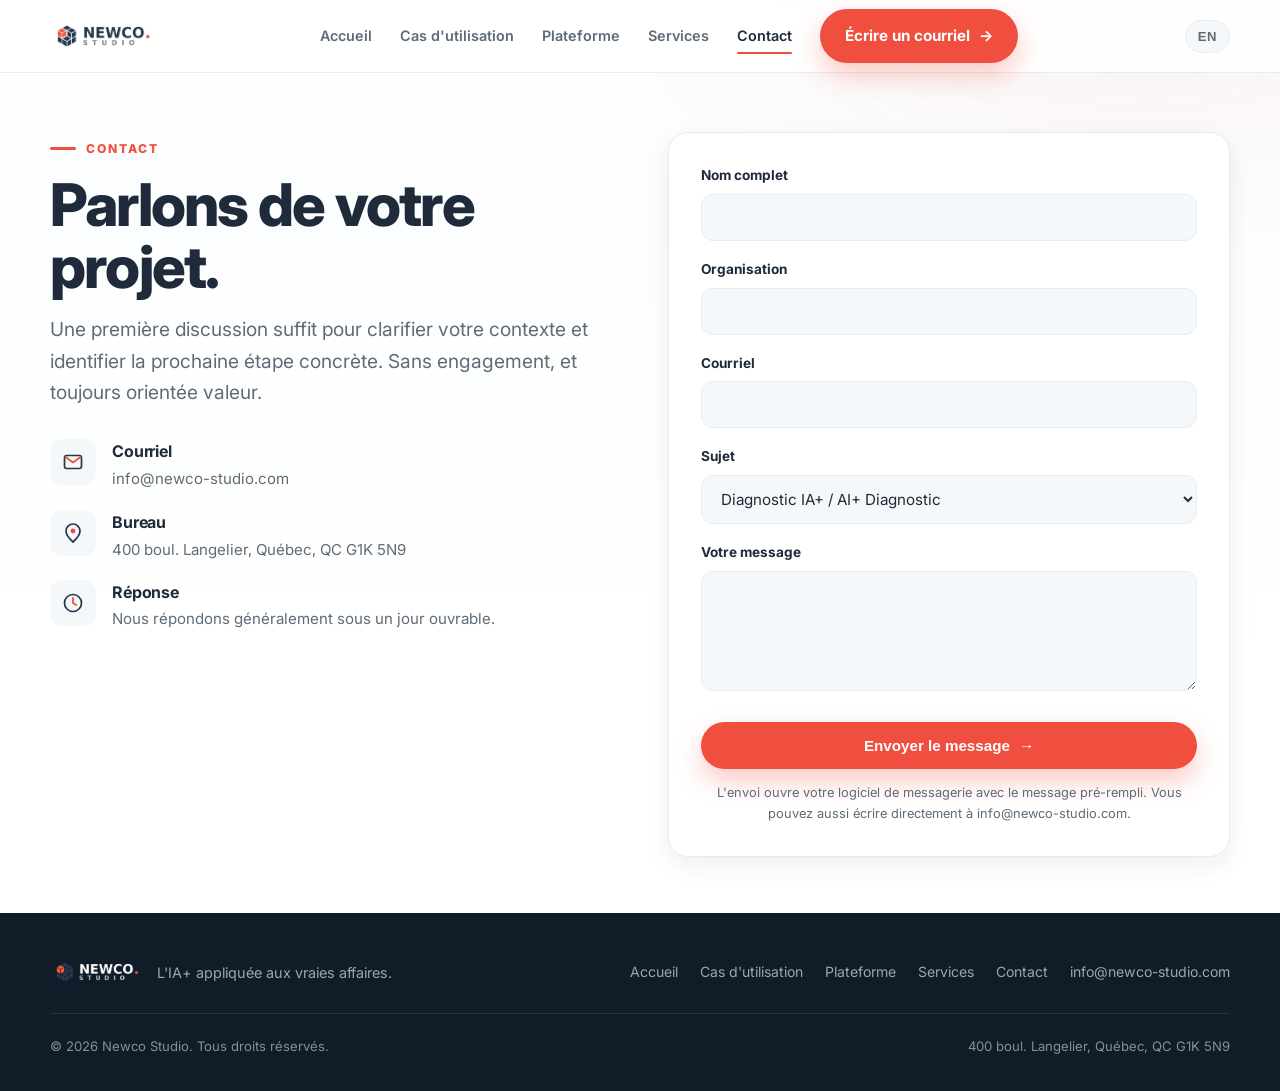
==== contact.html @ 15df7fac "feat: initial public Newco Studio marketing site" ====
<!DOCTYPE html>
<html lang="fr">
<head>
<meta charset="utf-8">
<meta name="viewport" content="width=device-width, initial-scale=1">
<title>Contact — Newco Studio</title>
<meta name="description" content="Parlons de votre projet. Une première discussion suffit pour clarifier votre contexte et identifier la prochaine étape concrète avec Newco Studio.">
<meta name="theme-color" content="#26364A">
<link rel="icon" type="image/png" sizes="32x32" href="images/favicon-32.png">
<link rel="apple-touch-icon" sizes="180x180" href="images/favicon-180.png">
<meta property="og:type" content="website">
<meta property="og:title" content="Contact — Newco Studio">
<meta property="og:description" content="Parlons de votre projet de transformation IA+.">
<meta property="og:image" content="images/og-image.jpg">
<meta name="twitter:card" content="summary_large_image">
<link rel="preconnect" href="https://fonts.googleapis.com">
<link rel="preconnect" href="https://fonts.gstatic.com" crossorigin>
<link href="https://fonts.googleapis.com/css2?family=Inter:wght@400;500;600;700;800;900&display=swap" rel="stylesheet">
<link rel="stylesheet" href="styles.css">
</head>
<body data-lang="fr"
  data-title-fr="Contact — Newco Studio"
  data-title-en="Contact — Newco Studio">

<header class="nav">
  <div class="wrap nav-in">
    <a class="brand" href="index.html" aria-label="Newco Studio"><img src="images/logo-wordmark.png" alt="Newco Studio"></a>
    <nav class="nav-links" id="navLinks">
      <a class="link" href="index.html"><span class="fr">Accueil</span><span class="en">Home</span></a>
      <a class="link" href="use-cases.html"><span class="fr">Cas d'utilisation</span><span class="en">Use cases</span></a>
      <a class="link" href="platform.html"><span class="fr">Plateforme</span><span class="en">Platform</span></a>
      <a class="link" href="services.html"><span class="fr">Services</span><span class="en">Services</span></a>
      <a class="link active" href="contact.html"><span class="fr">Contact</span><span class="en">Contact</span></a>
      <a class="btn btn-primary btn-arrow" href="mailto:info@newco-studio.com"><span class="fr">Écrire un courriel</span><span class="en">Send an email</span></a>
    </nav>
    <div class="nav-right">
      <button class="lang" id="langBtn" aria-label="Switch language"><span class="fr">EN</span><span class="en">FR</span></button>
      <button class="menu-btn" id="menuBtn" aria-label="Menu"><span></span><span></span><span></span></button>
    </div>
  </div>
</header>

<main id="top">

<section class="page-hero">
  <div class="wrap">
    <div class="contact-grid">
      <div class="contact-info reveal">
        <div class="eyebrow"><span class="fr">Contact</span><span class="en">Contact</span></div>
        <h1><span class="fr">Parlons de votre projet.</span><span class="en">Let's talk about your project.</span></h1>
        <p class="lead"><span class="fr">Une première discussion suffit pour clarifier votre contexte et identifier la prochaine étape concrète. Sans engagement, et toujours orientée valeur.</span><span class="en">A first conversation is enough to clarify your context and identify the next concrete step. No commitment, and always value-focused.</span></p>
        <div class="contact-list">
          <div class="cinfo">
            <div class="ci"><svg viewBox="0 0 24 24" fill="none"><rect x="3.5" y="5.5" width="17" height="13" rx="2.2" stroke="#26364A" stroke-width="1.7"/><path d="M4.5 7l7.5 5.5L19.5 7" stroke="#F04E3E" stroke-width="1.7" stroke-linecap="round" stroke-linejoin="round"/></svg></div>
            <div>
              <h3><span class="fr">Courriel</span><span class="en">Email</span></h3>
              <a href="mailto:info@newco-studio.com">info@newco-studio.com</a>
            </div>
          </div>
          <div class="cinfo">
            <div class="ci"><svg viewBox="0 0 24 24" fill="none"><path d="M12 21c5-4.5 7-8 7-11a7 7 0 1 0-14 0c0 3 2 6.5 7 11z" stroke="#26364A" stroke-width="1.7" stroke-linejoin="round"/><circle cx="12" cy="10" r="2.4" fill="#F04E3E"/></svg></div>
            <div>
              <h3><span class="fr">Bureau</span><span class="en">Office</span></h3>
              <p><span class="fr">400 boul. Langelier, Québec, QC G1K 5N9</span><span class="en">400 Langelier Blvd, Quebec City, QC G1K 5N9</span></p>
            </div>
          </div>
          <div class="cinfo">
            <div class="ci"><svg viewBox="0 0 24 24" fill="none"><circle cx="12" cy="12" r="8.5" stroke="#26364A" stroke-width="1.7"/><path d="M12 7v5l3.2 2" stroke="#F04E3E" stroke-width="1.8" stroke-linecap="round" stroke-linejoin="round"/></svg></div>
            <div>
              <h3><span class="fr">Réponse</span><span class="en">Response</span></h3>
              <p><span class="fr">Nous répondons généralement sous un jour ouvrable.</span><span class="en">We usually reply within one business day.</span></p>
            </div>
          </div>
        </div>
      </div>

      <form class="form reveal" id="contactForm" novalidate>
        <div class="field">
          <label for="cf-name"><span class="fr">Nom complet</span><span class="en">Full name</span></label>
          <input type="text" id="cf-name" name="name" autocomplete="name" required>
        </div>
        <div class="field">
          <label for="cf-org"><span class="fr">Organisation</span><span class="en">Organization</span></label>
          <input type="text" id="cf-org" name="org" autocomplete="organization">
        </div>
        <div class="field">
          <label for="cf-email"><span class="fr">Courriel</span><span class="en">Email</span></label>
          <input type="email" id="cf-email" name="email" autocomplete="email" required>
        </div>
        <div class="field">
          <label for="cf-topic"><span class="fr">Sujet</span><span class="en">Topic</span></label>
          <select id="cf-topic" name="topic">
            <option value="Diagnostic IA+">Diagnostic IA+ / AI+ Diagnostic</option>
            <option value="Studio IA+">Studio IA+ / AI+ Studio</option>
            <option value="Plateforme Newco">Plateforme / Platform</option>
            <option value="Produits IA+">Produits IA+ / AI+ Products</option>
            <option value="Autre">Autre / Other</option>
          </select>
        </div>
        <div class="field">
          <label for="cf-msg"><span class="fr">Votre message</span><span class="en">Your message</span></label>
          <textarea id="cf-msg" name="message" required></textarea>
        </div>
        <button type="submit" class="btn btn-primary btn-arrow"><span class="fr">Envoyer le message</span><span class="en">Send message</span></button>
        <p class="form-note"><span class="fr">L'envoi ouvre votre logiciel de messagerie avec le message pré-rempli. Vous pouvez aussi écrire directement à info@newco-studio.com.</span><span class="en">Sending opens your email app with the message pre-filled. You can also write directly to info@newco-studio.com.</span></p>
      </form>
    </div>
  </div>
</section>

</main>

<footer class="footer">
  <div class="wrap footer-in">
    <div class="footer-brand">
      <img src="images/logo-wordmark-light.png" alt="Newco Studio">
      <p class="footer-tag"><span class="fr">L'IA+ appliquée aux vraies affaires.</span><span class="en">AI+ applied to real business.</span></p>
    </div>
    <nav class="footer-links">
      <a href="index.html"><span class="fr">Accueil</span><span class="en">Home</span></a>
      <a href="use-cases.html"><span class="fr">Cas d'utilisation</span><span class="en">Use cases</span></a>
      <a href="platform.html"><span class="fr">Plateforme</span><span class="en">Platform</span></a>
      <a href="services.html"><span class="fr">Services</span><span class="en">Services</span></a>
      <a href="contact.html"><span class="fr">Contact</span><span class="en">Contact</span></a>
      <a href="mailto:info@newco-studio.com">info@newco-studio.com</a>
    </nav>
  </div>
  <div class="wrap footer-bottom">
    <span><span class="fr">© 2026 Newco Studio. Tous droits réservés.</span><span class="en">© 2026 Newco Studio. All rights reserved.</span></span>
    <span><span class="fr">400 boul. Langelier, Québec, QC G1K 5N9</span><span class="en">400 Langelier Blvd, Quebec City, QC G1K 5N9</span></span>
  </div>
</footer>

<script src="app.js"></script>
</body>
</html>
---- styles.css ----
:root{
  --navy:#26364A; --navy-deep:#1b2838; --navy-darker:#111c29;
  --orange:#F04E3E; --brick:#C44132; --gold:#D7A13A;
  --ink:#1f2b3a; --muted:#5f6b76; --line:#e6ecf0;
  --paper:#ffffff; --soft:#f5f8fa; --soft2:#eef3f6;
  --slate:#6E7A83; --mist:#D6E0E3;
  --purple:#7C5CBF;
  --radius:20px; --shadow:0 20px 50px rgba(23,35,51,.10); --shadow-sm:0 8px 24px rgba(23,35,51,.07);
  --maxw:1180px;
}
*{box-sizing:border-box}
html{scroll-behavior:smooth;scroll-padding-top:86px}
body{margin:0;font-family:"Inter",ui-sans-serif,system-ui,-apple-system,"Segoe UI",sans-serif;color:var(--ink);background:var(--paper);line-height:1.6;-webkit-font-smoothing:antialiased;text-rendering:optimizeLegibility}
a{color:inherit;text-decoration:none}
img{max-width:100%;display:block}
.wrap{width:min(var(--maxw),calc(100% - 44px));margin-inline:auto}
section{padding:96px 0}
h1,h2,h3,p{margin:0}
h1{font-size:clamp(2.3rem,4.6vw,3.9rem);line-height:1.05;letter-spacing:-.03em;font-weight:800;color:var(--ink)}
h2{font-size:clamp(1.9rem,3.4vw,2.9rem);line-height:1.1;letter-spacing:-.025em;font-weight:800}
h3{font-size:1.16rem;font-weight:700;letter-spacing:-.01em}
p{color:var(--muted)}
.lead{font-size:clamp(1.05rem,1.5vw,1.25rem);line-height:1.65;color:var(--muted)}
.eyebrow{display:inline-flex;align-items:center;gap:10px;font-size:.76rem;font-weight:800;letter-spacing:.16em;text-transform:uppercase;color:var(--orange);margin-bottom:16px}
.eyebrow::before{content:"";width:26px;height:3px;border-radius:99px;background:var(--orange)}
.section-head{max-width:760px;margin-bottom:52px}
.section-head.center{margin-inline:auto;text-align:center}
.center-eb{justify-content:center}
.muted-strong{color:var(--ink);font-weight:600}
/* Buttons */
.btn{display:inline-flex;align-items:center;justify-content:center;gap:9px;padding:14px 24px;border-radius:999px;font-weight:700;font-size:.95rem;border:1.5px solid transparent;cursor:pointer;transition:transform .18s ease,background .18s ease,box-shadow .18s ease,border-color .18s}
.btn:hover{transform:translateY(-2px)}
.btn-primary{background:var(--orange);color:#fff;box-shadow:0 12px 26px rgba(240,78,62,.30)}
.btn-primary:hover{background:var(--brick);box-shadow:0 16px 32px rgba(196,65,50,.34)}
.btn-ghost{border-color:var(--line);color:var(--ink);background:#fff}
.btn-ghost:hover{border-color:var(--navy);background:var(--soft)}
.btn-light{border-color:rgba(255,255,255,.28);color:#fff;background:rgba(255,255,255,.06)}
.btn-light:hover{background:rgba(255,255,255,.14)}
.btn-arrow::after{content:"→";font-weight:700;transition:transform .18s}
.btn:hover .btn-arrow::after,.btn-arrow:hover::after{transform:translateX(3px)}
/* Nav */
header.nav{position:fixed;inset:0 0 auto 0;z-index:1000;background:rgba(255,255,255,.85);backdrop-filter:saturate(180%) blur(14px);border-bottom:1px solid var(--line)}
.nav-in{height:72px;display:flex;align-items:center;justify-content:space-between;gap:20px}
.brand{display:flex;align-items:center;gap:12px}
.brand img{height:34px;width:auto}
.nav-links{display:flex;align-items:center;gap:28px}
.nav-links a.link{font-size:.9rem;font-weight:600;color:var(--muted);transition:color .16s;position:relative}
.nav-links a.link:hover{color:var(--ink)}
.nav-links a.link.active{color:var(--ink)}
.nav-links a.link.active::after{content:"";position:absolute;left:0;right:0;bottom:-6px;height:2px;border-radius:2px;background:var(--orange)}
.nav-right{display:flex;align-items:center;gap:14px}
.lang{display:inline-flex;align-items:center;gap:6px;font-size:.82rem;font-weight:800;letter-spacing:.04em;color:var(--muted);background:var(--soft);border:1px solid var(--line);padding:8px 12px;border-radius:999px;cursor:pointer;transition:.16s}
.lang:hover{color:var(--ink);border-color:var(--navy)}
.menu-btn{display:none;background:none;border:0;cursor:pointer;padding:6px}
.menu-btn span{display:block;width:24px;height:2px;background:var(--ink);margin:5px 0;border-radius:2px;transition:.2s}
/* Hero (home) */
.hero{padding-top:150px;padding-bottom:90px;background:radial-gradient(1100px 520px at 88% 12%,rgba(240,78,62,.06),transparent 60%),linear-gradient(180deg,#fbfdfe,#fff 60%)}
.hero-grid{display:grid;grid-template-columns:1.05fr .95fr;gap:56px;align-items:center}
.hero-copy{max-width:600px}
.hero h1{margin-bottom:22px}
.hero .lead{margin-bottom:30px}
.hero .actions{display:flex;flex-wrap:wrap;gap:14px}
.hero-q{margin-top:30px;padding:16px 20px;border-left:3px solid var(--orange);background:var(--soft);border-radius:0 14px 14px 0;font-weight:600;color:var(--ink)}
.hero-visual{position:relative}
.hero-visual img{width:100%;height:auto;filter:drop-shadow(0 30px 60px rgba(23,35,51,.12))}
/* Page hero (inner pages) */
.page-hero{padding-top:132px;padding-bottom:56px;background:radial-gradient(900px 440px at 90% 0%,rgba(240,78,62,.06),transparent 60%),linear-gradient(180deg,#fbfdfe,#fff 70%)}
.page-hero .lead{margin-top:18px;max-width:720px}
.page-hero .actions{margin-top:28px;display:flex;flex-wrap:wrap;gap:14px}
/* Problem / stats */
.problem{background:linear-gradient(160deg,var(--navy-deep),var(--navy) 55%,#2c4159);color:#fff;position:relative;overflow:hidden}
.problem::after{content:"";position:absolute;right:-140px;top:-140px;width:420px;height:420px;border-radius:50%;background:radial-gradient(circle,rgba(240,78,62,.18),transparent 70%)}
.problem .eyebrow{color:#ff8a7d}
.problem h2{color:#fff;position:relative;z-index:2}
.problem .lead{color:rgba(255,255,255,.72)}
.stats{display:grid;grid-template-columns:repeat(4,1fr);gap:22px;margin-top:52px;position:relative;z-index:2}
.stat{background:rgba(255,255,255,.05);border:1px solid rgba(255,255,255,.12);border-radius:var(--radius);padding:28px 24px}
.stat b{display:block;font-size:clamp(2.4rem,4vw,3.2rem);font-weight:900;letter-spacing:-.03em;color:#fff;line-height:1}
.stat span{display:block;margin-top:12px;font-size:.92rem;color:rgba(255,255,255,.72)}
.stat.hl b{color:var(--orange)}
.stat-source{margin-top:26px;font-size:.8rem;color:rgba(255,255,255,.5);position:relative;z-index:2}
.stat-source a,.metrics-foot a.src{color:rgba(255,255,255,.72);text-decoration:underline;text-underline-offset:2px}
.stat-source a:hover,.metrics-foot a.src:hover{color:#fff}
.stat .src,.metric .src{display:inline-block;margin-top:12px;font-size:.72rem;font-weight:700;letter-spacing:.02em;color:rgba(255,255,255,.6);text-decoration:none;border-bottom:1px solid rgba(255,255,255,.26);padding-bottom:1px;transition:.15s}
.stat .src:hover,.metric .src:hover{color:#fff;border-color:#fff}
.problem-foot{margin-top:34px;font-size:1.15rem;font-weight:700;color:#fff;position:relative;z-index:2}
.problem-foot span{color:var(--gold)}
/* Chain: Évaluer → Réaliser → Industrialiser → Faire évoluer */
.chain{display:grid;grid-template-columns:repeat(4,1fr);gap:18px;margin-top:14px}
.chain-step{position:relative;background:#fff;border:1px solid var(--line);border-radius:var(--radius);padding:26px 24px;transition:transform .2s,box-shadow .2s,border-color .2s}
.chain-step:hover{transform:translateY(-5px);box-shadow:var(--shadow);border-color:transparent}
.chain-step .cn{font-size:.74rem;font-weight:800;letter-spacing:.12em;text-transform:uppercase;color:var(--orange);margin-bottom:12px}
.chain-step h3{margin-bottom:8px}
.chain-step p{font-size:.92rem}
.chain-step:not(:last-child)::after{content:"→";position:absolute;right:-14px;top:50%;transform:translateY(-50%);color:var(--mist);font-weight:800;font-size:1.2rem;z-index:2}
/* Pillars (approach) */
.pillars{display:grid;grid-template-columns:repeat(3,1fr);gap:22px}
.pillar{background:#fff;border:1px solid var(--line);border-radius:var(--radius);padding:30px;box-shadow:var(--shadow-sm);transition:transform .2s,box-shadow .2s}
.pillar:hover{transform:translateY(-4px);box-shadow:var(--shadow)}
.pillar-top{display:flex;align-items:center;gap:14px;margin-bottom:14px}
.pillar .pi{width:48px;height:48px;border-radius:13px;background:var(--soft);display:grid;place-items:center;flex:0 0 auto}
.pillar .pi svg{width:26px;height:26px}
.pillar-tag{font-size:.72rem;font-weight:800;letter-spacing:.1em;text-transform:uppercase;color:var(--orange)}
.pillar h3{font-size:1.14rem}
.pillar>p{font-size:.95rem;margin-bottom:14px}
.pillar ul{margin:0;padding:0;list-style:none;display:grid;gap:8px}
.pillar li{position:relative;padding-left:22px;font-size:.9rem;color:var(--muted)}
.pillar li::before{content:"";position:absolute;left:0;top:8px;width:9px;height:9px;border-radius:50%;background:var(--orange);opacity:.85}
.pillar .pillar-foot{margin-top:16px;font-size:.78rem;font-weight:800;letter-spacing:.06em;text-transform:uppercase;color:var(--navy)}
/* Metrics band */
.metrics{background:linear-gradient(150deg,var(--navy-darker),var(--navy) 60%,#2c4159);color:#fff}
.metrics .eyebrow{color:#ff8a7d}
.metrics h2{color:#fff}
.metrics .lead{color:rgba(255,255,255,.72)}
.metric-grid{display:grid;grid-template-columns:repeat(4,1fr);gap:22px;margin-top:48px}
.metric{background:rgba(255,255,255,.05);border:1px solid rgba(255,255,255,.12);border-radius:var(--radius);padding:28px 24px}
.metric b{display:block;font-size:clamp(1.9rem,3vw,2.5rem);font-weight:900;letter-spacing:-.02em;color:var(--orange);line-height:1.05}
.metric span{display:block;margin-top:12px;font-size:.9rem;color:rgba(255,255,255,.74)}
.metrics-foot{margin-top:34px;font-size:1.12rem;font-weight:700;color:#fff}
.metrics-foot span{color:var(--gold)}
/* Dark section modifier */
.dark{background:linear-gradient(150deg,var(--navy-darker),var(--navy) 60%,#2c4159);color:#fff}
.dark .eyebrow{color:#ff8a7d}
.dark h2{color:#fff}
.dark .lead{color:rgba(255,255,255,.72)}
.dark .rcard,.dark .rcard h3,.dark .rcard p{color:var(--ink)}
.dark .pillar,.dark .pillar h3,.dark .pillar>p{color:var(--ink)}
.dark .markets-cta p{color:#fff}
/* Realisations cards */
.cards{display:grid;grid-template-columns:repeat(3,1fr);gap:22px}
.rcard{background:#fff;border:1px solid var(--line);border-radius:var(--radius);padding:26px;transition:transform .2s,box-shadow .2s,border-color .2s}
.rcard:hover{transform:translateY(-5px);box-shadow:var(--shadow);border-color:transparent}
.ricon{width:52px;height:52px;border-radius:14px;background:var(--soft);display:grid;place-items:center;margin-bottom:18px}
.ricon svg{width:28px;height:28px}
.rsector{font-size:.72rem;font-weight:800;letter-spacing:.1em;text-transform:uppercase;color:var(--orange);margin-bottom:8px}
.rcard h3{margin-bottom:8px}
.rcard p{font-size:.94rem}
/* Split feature sections */
.split{display:grid;grid-template-columns:1fr 1fr;gap:60px;align-items:center}
.split.rev .split-media{order:-1}
.split-media{border-radius:var(--radius);overflow:hidden;background:var(--soft);border:1px solid var(--line);box-shadow:var(--shadow-sm)}
.split-media img{width:100%}
.feat-list{display:grid;gap:16px;margin-top:26px}
.feat{display:grid;grid-template-columns:44px 1fr;gap:16px;align-items:start}
.feat .fi{width:44px;height:44px;border-radius:12px;background:#fff4f2;display:grid;place-items:center}
.feat .fi svg{width:22px;height:22px}
.feat h3{font-size:1.02rem;margin-bottom:3px}
.feat p{font-size:.92rem}
.media-cap{font-size:.82rem;color:var(--muted);text-align:center;padding:12px 16px;border-top:1px solid var(--line);background:#fff}
.product{background:var(--soft)}
/* Use-case capabilities (features list + benefit chips) */
.uc-caps{display:grid;grid-template-columns:1fr 1fr;gap:26px;margin-top:26px}
.uc-block h4{font-size:.76rem;font-weight:800;letter-spacing:.1em;text-transform:uppercase;color:var(--muted);margin-bottom:12px}
.uc-list{list-style:none;padding:0;margin:0;display:grid;gap:9px}
.uc-list li{position:relative;padding-left:22px;font-size:.92rem;line-height:1.4;color:var(--ink)}
.uc-list li::before{content:"✓";position:absolute;left:0;top:1px;font-weight:800;color:var(--orange)}
.uc-benefits{display:flex;flex-wrap:wrap;gap:8px;align-content:flex-start}
.uc-chip{background:#fff;border:1px solid var(--line);color:var(--ink);font-weight:700;font-size:.8rem;padding:7px 11px;border-radius:999px}
.uc-note{margin-top:18px;display:flex;align-items:center;gap:9px;color:var(--muted);font-size:.86rem;font-weight:600}
.uc-note i{width:8px;height:8px;border-radius:50%;background:var(--orange);flex:0 0 auto}
.uc-illus{padding:30px;display:grid;place-items:center;background:linear-gradient(135deg,#eef3f6,#e2ebef)}
.uc-illus svg{width:100%;height:auto;max-height:260px}
/* Target markets table */
.markets-wrap{border:1px solid var(--line);border-radius:var(--radius);overflow:hidden;box-shadow:var(--shadow-sm);margin-top:8px}
.markets{width:100%;border-collapse:collapse;background:#fff}
.markets th,.markets td{text-align:left;padding:16px 22px;border-bottom:1px solid var(--line);font-size:.94rem;line-height:1.45;vertical-align:top}
.markets thead th{font-size:.72rem;text-transform:uppercase;letter-spacing:.1em;color:var(--muted);font-weight:800;background:var(--soft)}
.markets tbody th{font-weight:800;color:var(--ink);width:32%}
.markets tbody td{color:var(--muted)}
.markets tr:last-child th,.markets tr:last-child td{border-bottom:none}
.markets-cta{display:flex;flex-wrap:wrap;align-items:center;justify-content:center;gap:14px 22px;text-align:center;margin-top:26px}
.markets-cta p{margin:0;color:var(--ink);font-weight:600;font-size:1rem}
/* Product showcase (screenshots) */
.shot{border-radius:var(--radius);overflow:hidden;border:1px solid var(--line);box-shadow:var(--shadow);background:#fff}
.shot img{width:100%;display:block}
.shot-cap{font-size:.82rem;color:var(--muted);padding:12px 16px;border-top:1px solid var(--line);background:#fff}
.vocab{display:flex;flex-wrap:wrap;gap:10px;margin-top:26px}
.vocab .chip{display:inline-flex;align-items:center;gap:8px;font-size:.82rem;font-weight:600;color:var(--ink);background:#fff;border:1px solid var(--line);padding:8px 14px;border-radius:999px}
.vocab .chip i{width:10px;height:10px;border-radius:3px;display:inline-block}
/* Accelerator products grid */
.prodgrid{display:grid;grid-template-columns:repeat(2,1fr);gap:22px}
.prod{display:grid;grid-template-columns:52px 1fr;gap:18px;background:#fff;border:1px solid var(--line);border-radius:var(--radius);padding:26px;transition:transform .2s,box-shadow .2s}
.prod:hover{transform:translateY(-4px);box-shadow:var(--shadow)}
.prod .pri{width:52px;height:52px;border-radius:14px;background:var(--soft);display:grid;place-items:center}
.prod .pri svg{width:28px;height:28px}
.prod h3{margin-bottom:6px}
.prod p{font-size:.92rem}
/* Steps (service) */
.steps{display:grid;grid-template-columns:repeat(3,1fr);gap:22px;margin-top:14px}
.step{background:#fff;border:1px solid var(--line);border-radius:var(--radius);padding:28px;position:relative}
.step-n{width:40px;height:40px;border-radius:50%;background:var(--navy);color:#fff;display:grid;place-items:center;font-weight:800;margin-bottom:16px}
.step.hl .step-n{background:var(--orange)}
.step h3{margin-bottom:8px}
.step p{font-size:.94rem}
.cycle{margin-top:30px;display:grid;grid-template-columns:auto 1fr;gap:22px;align-items:center;background:var(--navy);border-radius:var(--radius);padding:30px 34px;color:#fff}
.cycle img{width:120px;background:#fff;border-radius:14px;padding:8px}
.cycle h3{color:#fff;margin-bottom:6px}
.cycle p{color:rgba(255,255,255,.74);font-size:.96rem}
/* Why */
.why{background:linear-gradient(180deg,#fff,var(--soft))}
.why-grid{display:grid;grid-template-columns:repeat(3,1fr);gap:20px}
.why-grid.why-2{max-width:820px;margin-left:auto;margin-right:auto;grid-template-columns:repeat(2,1fr)}
.why-card{background:#fff;border:1px solid var(--line);border-radius:var(--radius);padding:26px;box-shadow:var(--shadow-sm);transition:transform .2s,box-shadow .2s}
.why-card:hover{transform:translateY(-4px);box-shadow:var(--shadow)}
.why-card .wi{width:44px;height:44px;border-radius:12px;background:var(--soft);display:grid;place-items:center;margin-bottom:16px}
.why-card .wi svg{width:24px;height:24px}
.why-card h3{font-size:1.04rem;margin-bottom:8px}
.why-card p{font-size:.92rem}
.why-foot{max-width:760px;margin:40px auto 0;text-align:center;font-size:1.02rem;color:var(--muted)}
/* Pricing / value table */
.valtable{width:100%;border-collapse:collapse;margin-top:14px;background:#fff;border:1px solid var(--line);border-radius:var(--radius);overflow:hidden}
.valtable th,.valtable td{padding:16px 20px;text-align:left;font-size:.94rem;border-bottom:1px solid var(--line)}
.valtable th{background:var(--soft);font-weight:800;color:var(--ink);letter-spacing:.01em}
.valtable td:last-child{font-weight:800;color:var(--navy);white-space:nowrap}
.valtable tr:last-child td{border-bottom:0}
.valtable tr:hover td{background:#fbfdfe}
/* CTA */
.cta{background:linear-gradient(150deg,var(--navy-darker),var(--navy) 60%,#2c4159);color:#fff}
.cta-box{display:grid;grid-template-columns:1.4fr auto;gap:40px;align-items:center}
.cta h2{color:#fff;margin-bottom:14px}
.cta p{color:rgba(255,255,255,.75);max-width:640px}
/* Contact */
.contact-grid{display:grid;grid-template-columns:1fr 1fr;gap:56px;align-items:start}
.contact-info .lead{margin-top:16px}
.contact-list{display:grid;gap:18px;margin-top:30px}
.cinfo{display:grid;grid-template-columns:46px 1fr;gap:16px;align-items:start}
.cinfo .ci{width:46px;height:46px;border-radius:12px;background:var(--soft);display:grid;place-items:center}
.cinfo .ci svg{width:24px;height:24px}
.cinfo h3{font-size:1rem;margin-bottom:2px}
.cinfo a,.cinfo p{font-size:.94rem;color:var(--muted)}
.cinfo a:hover{color:var(--orange)}
.form{background:#fff;border:1px solid var(--line);border-radius:var(--radius);padding:32px;box-shadow:var(--shadow-sm)}
.field{margin-bottom:18px}
.field label{display:block;font-size:.85rem;font-weight:700;color:var(--ink);margin-bottom:7px}
.field input,.field textarea,.field select{width:100%;padding:13px 15px;border:1.5px solid var(--line);border-radius:12px;font-family:inherit;font-size:.95rem;color:var(--ink);background:var(--soft);transition:border-color .16s,background .16s}
.field input:focus,.field textarea:focus,.field select:focus{outline:none;border-color:var(--navy);background:#fff}
.field textarea{resize:vertical;min-height:120px}
.form .btn{width:100%;margin-top:6px}
.form-note{font-size:.8rem;color:var(--muted);margin-top:14px;text-align:center}
/* i18n visibility */
[data-lang="fr"] .en{display:none}
[data-lang="en"] .fr{display:none}
/* Reveal on scroll */
.reveal{opacity:0;transform:translateY(22px);transition:opacity .6s ease,transform .6s ease}
.reveal.in{opacity:1;transform:none}
/* Footer */
.footer{background:var(--navy-darker);color:rgba(255,255,255,.6);padding:44px 0 34px}
.footer-in{display:flex;justify-content:space-between;align-items:center;gap:24px;flex-wrap:wrap}
.footer-brand{display:flex;align-items:center;gap:16px;flex-wrap:wrap}
.footer-brand img{height:30px}
.footer-tag{font-size:.9rem;color:rgba(255,255,255,.6)}
.footer-links{display:flex;gap:22px;flex-wrap:wrap;font-size:.88rem}
.footer-links a:hover{color:#fff}
.footer-bottom{margin-top:26px;padding-top:22px;border-top:1px solid rgba(255,255,255,.1);display:flex;justify-content:space-between;gap:16px;flex-wrap:wrap;font-size:.82rem;color:rgba(255,255,255,.5)}
/* Responsive */
@media(max-width:960px){
  .hero-grid{grid-template-columns:1fr;gap:40px}
  .hero-visual{max-width:520px;margin-inline:auto}
  .split{grid-template-columns:1fr;gap:34px}
  .split.rev .split-media{order:0}
  .uc-caps{grid-template-columns:1fr;gap:20px}
  .cards,.why-grid{grid-template-columns:repeat(2,1fr)}
  .stats,.metric-grid{grid-template-columns:repeat(2,1fr)}
  .chain{grid-template-columns:repeat(2,1fr)}
  .chain-step:not(:last-child)::after{display:none}
  .pillars{grid-template-columns:1fr}
  .prodgrid{grid-template-columns:1fr}
  .steps{grid-template-columns:1fr}
  .cta-box{grid-template-columns:1fr;gap:24px}
  .contact-grid{grid-template-columns:1fr;gap:36px}
}
@media(max-width:640px){
  section{padding:64px 0}
  .hero{padding-top:120px}
  .nav-links{position:fixed;inset:72px 0 auto 0;flex-direction:column;align-items:flex-start;gap:4px;background:#fff;border-bottom:1px solid var(--line);padding:16px 22px;transform:translateY(-8px);opacity:0;pointer-events:none;transition:.2s}
  .nav-links.open{transform:none;opacity:1;pointer-events:auto}
  .nav-links a.link{padding:10px 0;width:100%}
  .nav-links a.link.active::after{display:none}
  .nav-links .btn{width:100%;margin-top:6px}
  .menu-btn{display:block}
  .cards,.why-grid,.stats,.metric-grid,.chain{grid-template-columns:1fr}
  .cycle{grid-template-columns:1fr;text-align:center}
  .cycle img{margin-inline:auto}
  .markets th,.markets td{padding:13px 15px;font-size:.88rem}
  .markets tbody th{width:40%}
}
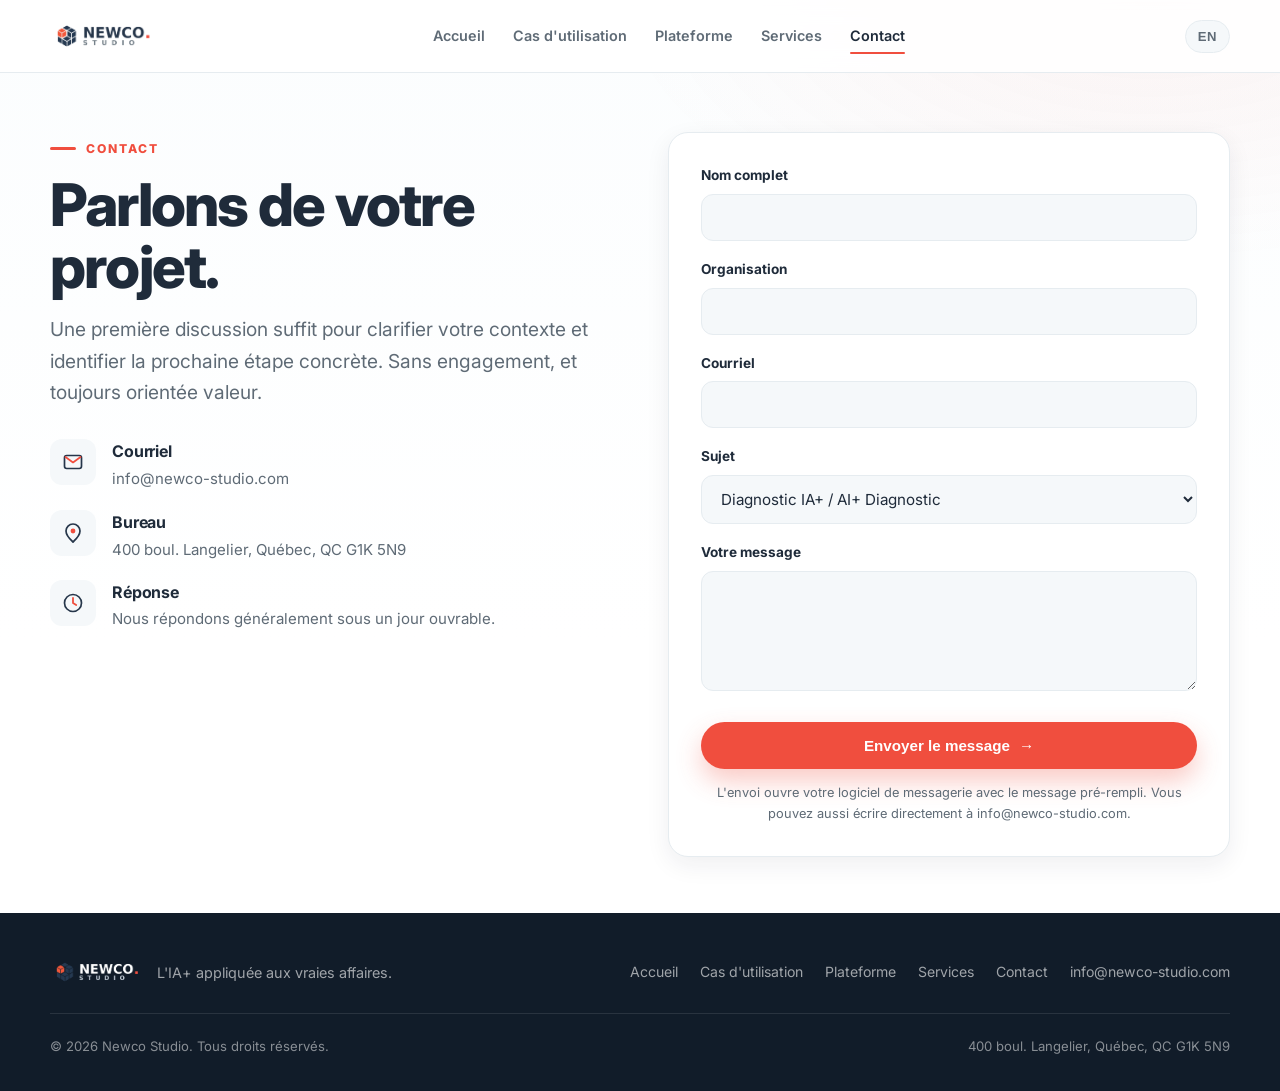
==== commit 034ed03b: "fix: remove email button from contact navigation - Remove the mailto call-to-action from the Contact" ====
--- a/contact.html
+++ b/contact.html
@@ -31,7 +31,6 @@
       <a class="link" href="platform.html"><span class="fr">Plateforme</span><span class="en">Platform</span></a>
       <a class="link" href="services.html"><span class="fr">Services</span><span class="en">Services</span></a>
       <a class="link active" href="contact.html"><span class="fr">Contact</span><span class="en">Contact</span></a>
-      <a class="btn btn-primary btn-arrow" href="mailto:info@newco-studio.com"><span class="fr">Écrire un courriel</span><span class="en">Send an email</span></a>
     </nav>
     <div class="nav-right">
       <button class="lang" id="langBtn" aria-label="Switch language"><span class="fr">EN</span><span class="en">FR</span></button>
--- a/styles.css
+++ b/styles.css
@@ -132,6 +132,7 @@
 .rcard:hover{transform:translateY(-5px);box-shadow:var(--shadow);border-color:transparent}
 .ricon{width:52px;height:52px;border-radius:14px;background:var(--soft);display:grid;place-items:center;margin-bottom:18px}
 .ricon svg{width:28px;height:28px}
+.rcard-img{display:block;width:112px;height:112px;object-fit:cover;border-radius:14px;margin-bottom:18px}
 .rsector{font-size:.72rem;font-weight:800;letter-spacing:.1em;text-transform:uppercase;color:var(--orange);margin-bottom:8px}
 .rcard h3{margin-bottom:8px}
 .rcard p{font-size:.94rem}
